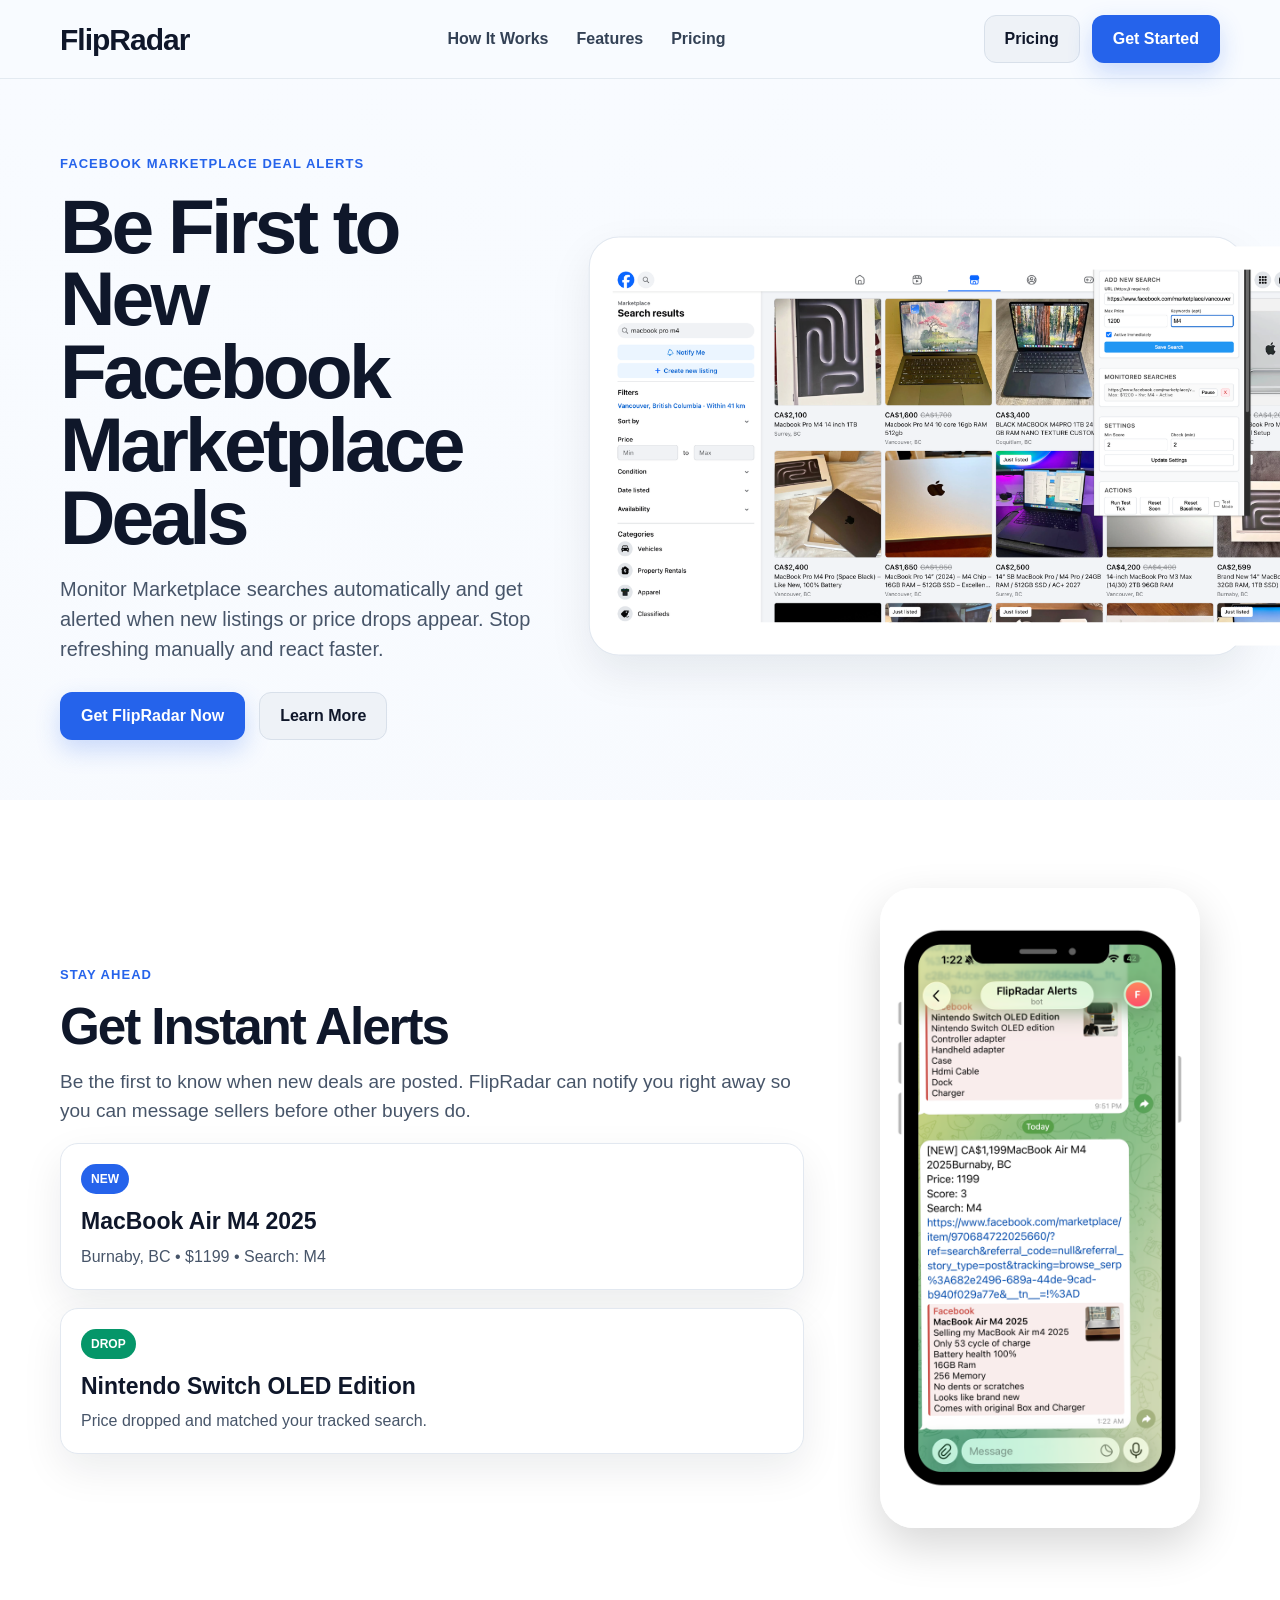
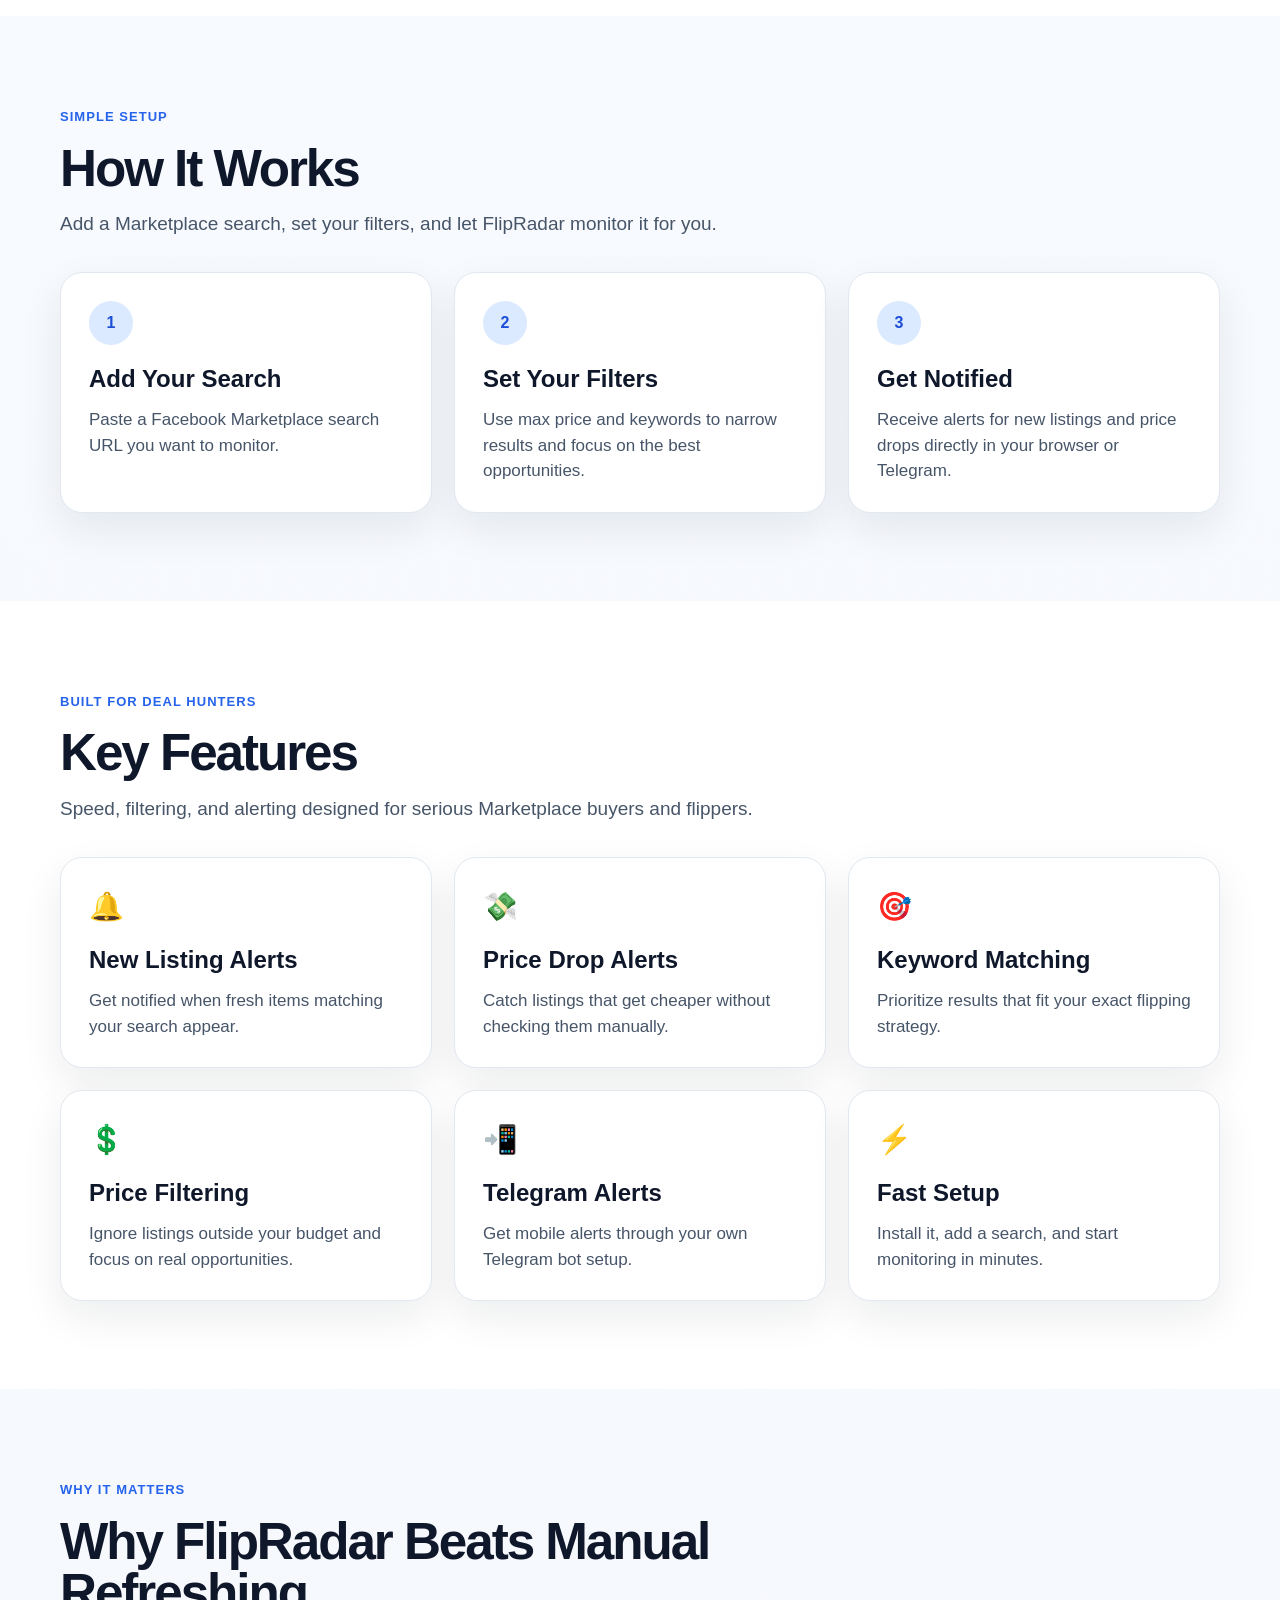
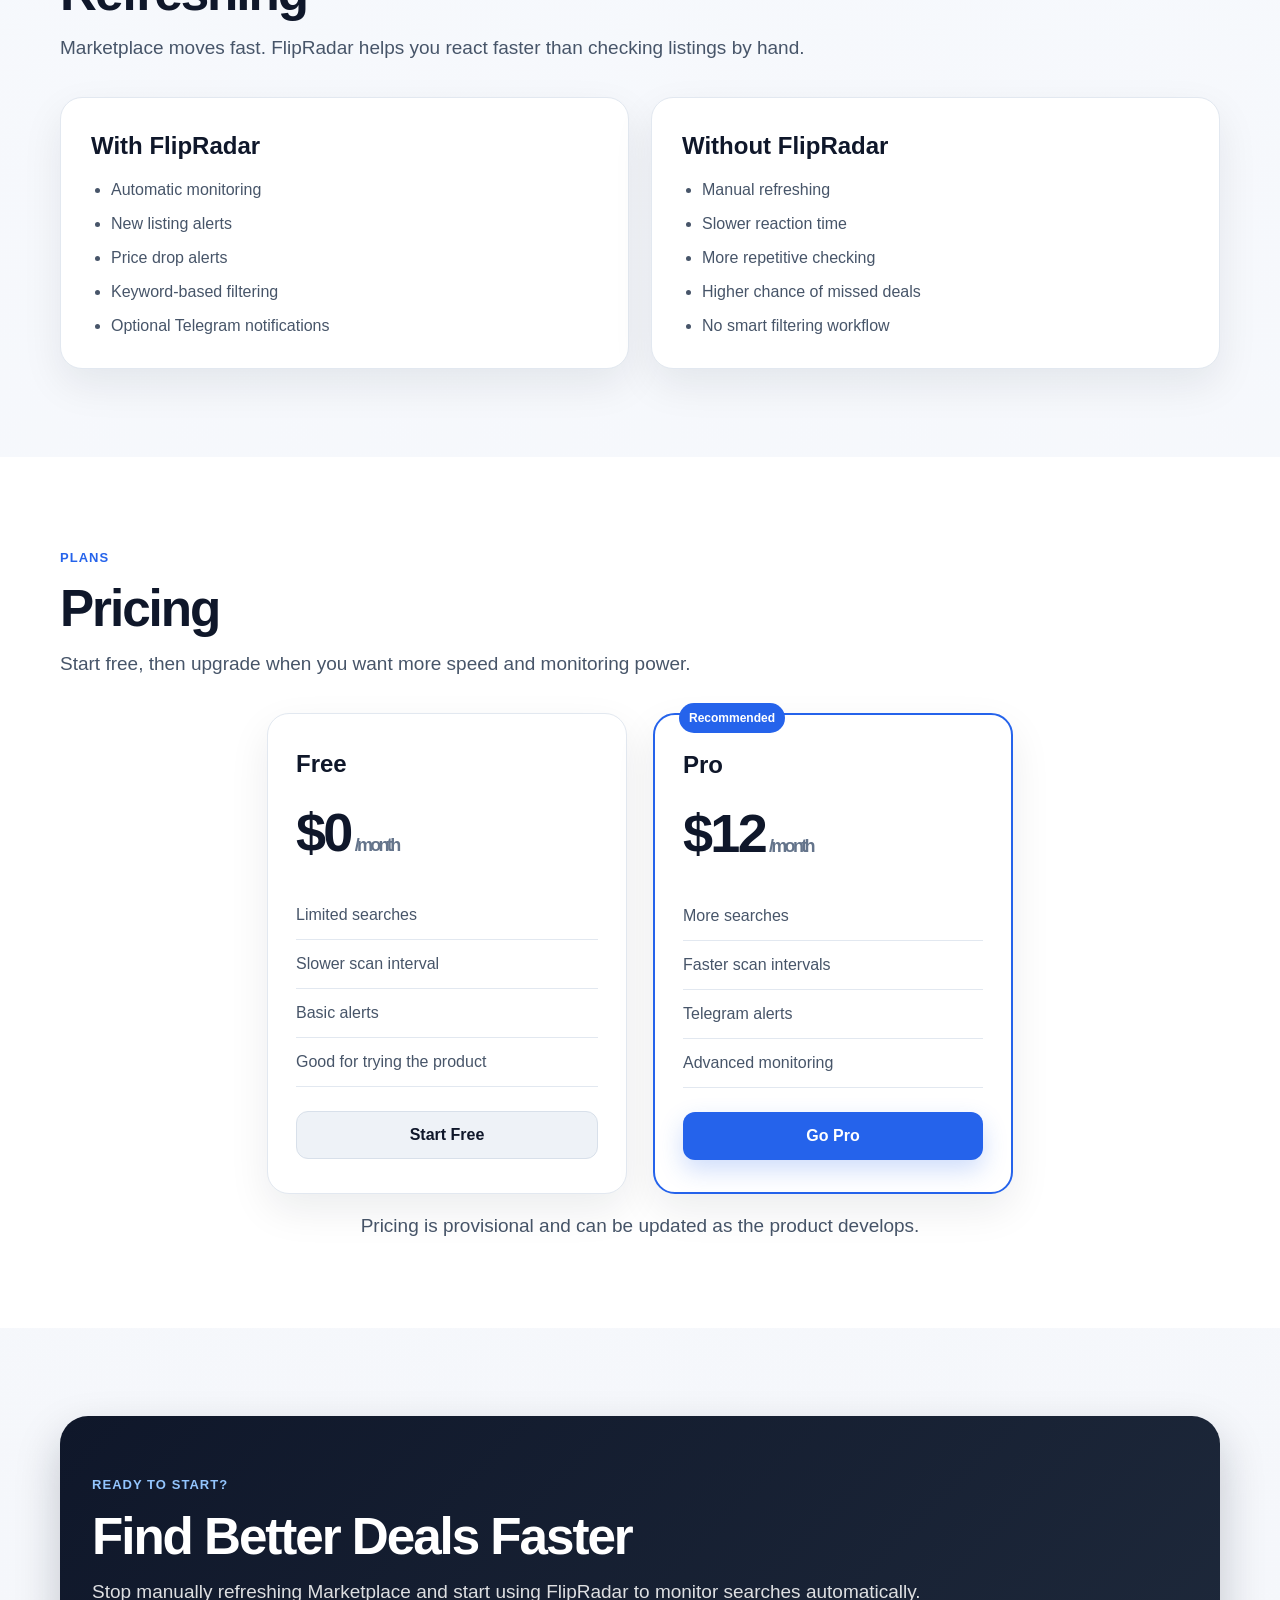
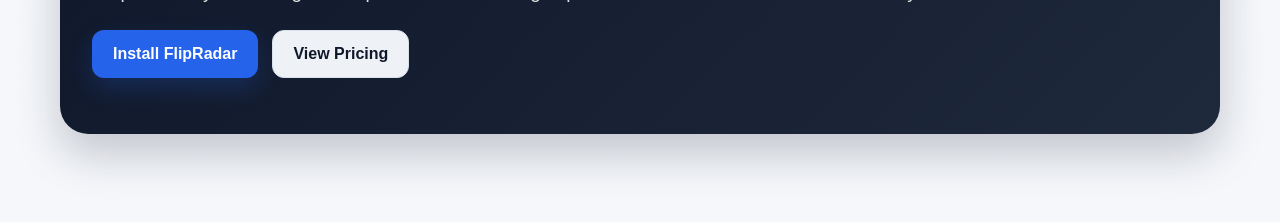
==== docs/index.html @ 0dd04637 "Add landing page in docs folder" ====
<!DOCTYPE html>
<html lang="en">
<head>
  <meta charset="UTF-8" />
  <meta name="viewport" content="width=device-width, initial-scale=1.0" />
  <title>FlipRadar - Find Facebook Marketplace Deals Faster</title>
  <link rel="stylesheet" href="styles.css" />
</head>
<body>
  <header class="site-header">
    <div class="container nav-row">
      <div class="brand">FlipRadar</div>

      <nav class="nav">
        <a href="#how-it-works">How It Works</a>
        <a href="#features">Features</a>
        <a href="#pricing">Pricing</a>
      </nav>

      <div class="nav-actions">
        <a class="btn btn-secondary" href="#pricing">Pricing</a>
        <a class="btn btn-primary" href="#cta">Get Started</a>
      </div>
    </div>
  </header>

  <main>
    <section class="hero">
      <div class="container hero-grid">
        <div class="hero-copy">
          <div class="eyebrow">Facebook Marketplace deal alerts</div>
          <h1>Be First to New Facebook Marketplace Deals</h1>
          <p class="hero-text">
            Monitor Marketplace searches automatically and get alerted when new listings
            or price drops appear. Stop refreshing manually and react faster.
          </p>

          <div class="button-row">
            <a class="btn btn-primary" href="https://buy.stripe.com/test_6oUfZj9fV5yQccvfVpd7q00" target="_blank" rel="noopener noreferrer">Get FlipRadar Now</a>
            <a class="btn btn-secondary" href="#features">Learn More</a>
          </div>
        </div>

        <div class="hero-visual-card">
          <img src="marketplace.png" alt="FlipRadar scanning Facebook Marketplace" class="hero-image" />
        </div>
      </div>
    </section>

    <section class="section section-white">
      <div class="container alerts-grid">
        <div class="alerts-copy">
          <div class="eyebrow">Stay ahead</div>
          <h2>Get Instant Alerts</h2>
          <p>
            Be the first to know when new deals are posted. FlipRadar can notify you
            right away so you can message sellers before other buyers do.
          </p>

          <div class="alert-card">
            <span class="pill">NEW</span>
            <h3>MacBook Air M4 2025</h3>
            <p>Burnaby, BC • $1199 • Search: M4</p>
          </div>

          <div class="alert-card">
            <span class="pill pill-green">DROP</span>
            <h3>Nintendo Switch OLED Edition</h3>
            <p>Price dropped and matched your tracked search.</p>
          </div>
        </div>

        <div class="phone-wrap">
          <img src="telegram.png" alt="FlipRadar alert on phone" class="phone-image" />
        </div>
      </div>
    </section>

    <section id="how-it-works" class="section">
      <div class="container">
        <div class="section-head">
          <div class="eyebrow">Simple setup</div>
          <h2>How It Works</h2>
          <p>
            Add a Marketplace search, set your filters, and let FlipRadar monitor it for you.
          </p>
        </div>

        <div class="three-grid">
          <div class="info-card">
            <div class="number-badge">1</div>
            <h3>Add Your Search</h3>
            <p>Paste a Facebook Marketplace search URL you want to monitor.</p>
          </div>

          <div class="info-card">
            <div class="number-badge">2</div>
            <h3>Set Your Filters</h3>
            <p>Use max price and keywords to narrow results and focus on the best opportunities.</p>
          </div>

          <div class="info-card">
            <div class="number-badge">3</div>
            <h3>Get Notified</h3>
            <p>Receive alerts for new listings and price drops directly in your browser or Telegram.</p>
          </div>
        </div>
      </div>
    </section>

    <section id="features" class="section section-white">
      <div class="container">
        <div class="section-head">
          <div class="eyebrow">Built for deal hunters</div>
          <h2>Key Features</h2>
          <p>
            Speed, filtering, and alerting designed for serious Marketplace buyers and flippers.
          </p>
        </div>

        <div class="feature-grid">
          <div class="info-card">
            <div class="icon">🔔</div>
            <h3>New Listing Alerts</h3>
            <p>Get notified when fresh items matching your search appear.</p>
          </div>

          <div class="info-card">
            <div class="icon">💸</div>
            <h3>Price Drop Alerts</h3>
            <p>Catch listings that get cheaper without checking them manually.</p>
          </div>

          <div class="info-card">
            <div class="icon">🎯</div>
            <h3>Keyword Matching</h3>
            <p>Prioritize results that fit your exact flipping strategy.</p>
          </div>

          <div class="info-card">
            <div class="icon">💲</div>
            <h3>Price Filtering</h3>
            <p>Ignore listings outside your budget and focus on real opportunities.</p>
          </div>

          <div class="info-card">
            <div class="icon">📲</div>
            <h3>Telegram Alerts</h3>
            <p>Get mobile alerts through your own Telegram bot setup.</p>
          </div>

          <div class="info-card">
            <div class="icon">⚡</div>
            <h3>Fast Setup</h3>
            <p>Install it, add a search, and start monitoring in minutes.</p>
          </div>
        </div>
      </div>
    </section>

    <section class="section">
      <div class="container">
        <div class="section-head">
          <div class="eyebrow">Why it matters</div>
          <h2>Why FlipRadar Beats Manual Refreshing</h2>
          <p>
            Marketplace moves fast. FlipRadar helps you react faster than checking listings by hand.
          </p>
        </div>

        <div class="two-grid">
          <div class="compare-card">
            <h3>With FlipRadar</h3>
            <ul>
              <li>Automatic monitoring</li>
              <li>New listing alerts</li>
              <li>Price drop alerts</li>
              <li>Keyword-based filtering</li>
              <li>Optional Telegram notifications</li>
            </ul>
          </div>

          <div class="compare-card">
            <h3>Without FlipRadar</h3>
            <ul>
              <li>Manual refreshing</li>
              <li>Slower reaction time</li>
              <li>More repetitive checking</li>
              <li>Higher chance of missed deals</li>
              <li>No smart filtering workflow</li>
            </ul>
          </div>
        </div>
      </div>
    </section>

    <section id="pricing" class="section section-white">
      <div class="container">
        <div class="section-head">
          <div class="eyebrow">Plans</div>
          <h2>Pricing</h2>
          <p>Start free, then upgrade when you want more speed and monitoring power.</p>
        </div>

        <div class="pricing-grid">
          <div class="pricing-card">
            <div class="plan-name">Free</div>
            <div class="price">$0<span>/month</span></div>
            <ul>
              <li>Limited searches</li>
              <li>Slower scan interval</li>
              <li>Basic alerts</li>
              <li>Good for trying the product</li>
            </ul>
            <a class="btn btn-secondary btn-block" href="#cta">Start Free</a>
          </div>

          <div class="pricing-card featured">
            <div class="featured-badge">Recommended</div>
            <div class="plan-name">Pro</div>
            <div class="price">$12<span>/month</span></div>
            <ul>
              <li>More searches</li>
              <li>Faster scan intervals</li>
              <li>Telegram alerts</li>
              <li>Advanced monitoring</li>
            </ul>
            <a class="btn btn-primary btn-block" href="https://buy.stripe.com/test_6oUfZj9fV5yQccvfVpd7q00" target="_blank" rel="noopener noreferrer">Go Pro</a>
          </div>
        </div>

        <p class="small-note">Pricing is provisional and can be updated as the product develops.</p>
      </div>
    </section>

    <section id="cta" class="section">
      <div class="container">
        <div class="cta-box">
          <div class="eyebrow eyebrow-light">Ready to start?</div>
          <h2>Find Better Deals Faster</h2>
          <p>
            Stop manually refreshing Marketplace and start using FlipRadar to monitor searches automatically.
          </p>

          <div class="button-row center-buttons">
            <a class="btn btn-primary" href="https://buy.stripe.com/test_6oUfZj9fV5yQccvfVpd7q00" target="_blank" rel="noopener noreferrer">Install FlipRadar</a>
            <a class="btn btn-secondary" href="#pricing">View Pricing</a>
          </div>
        </div>
      </div>
    </section>
  </main>
</body>
</html>
---- docs/styles.css ----
* {
  box-sizing: border-box;
}

:root {
  --bg: #f5f7fb;
  --surface: #ffffff;
  --text: #0f172a;
  --muted: #475569;
  --border: #e2e8f0;
  --primary: #2563eb;
  --primary-dark: #1d4ed8;
  --green: #059669;
  --shadow: 0 16px 40px rgba(15, 23, 42, 0.08);
  --radius: 22px;
  --max: 1160px;
}

html {
  scroll-behavior: smooth;
}

body {
  margin: 0;
  font-family: -apple-system, BlinkMacSystemFont, "Segoe UI", Inter, Roboto, Helvetica, Arial, sans-serif;
  background: linear-gradient(to bottom, #f8fbff 0%, #f5f7fb 100%);
  color: var(--text);
  line-height: 1.5;
}

img {
  max-width: 100%;
  display: block;
}

a {
  text-decoration: none;
  color: inherit;
}

.container {
  width: min(var(--max), calc(100% - 40px));
  margin: 0 auto;
}

.site-header {
  position: sticky;
  top: 0;
  z-index: 50;
  background: rgba(248, 251, 255, 0.92);
  backdrop-filter: blur(10px);
  border-bottom: 1px solid rgba(226, 232, 240, 0.9);
}

.nav-row {
  min-height: 78px;
  display: flex;
  align-items: center;
  justify-content: space-between;
  gap: 20px;
}

.brand {
  font-size: 30px;
  font-weight: 800;
  letter-spacing: -1px;
}

.nav {
  display: flex;
  gap: 28px;
}

.nav a {
  color: #334155;
  font-weight: 600;
}

.nav a:hover {
  color: var(--text);
}

.nav-actions {
  display: flex;
  gap: 12px;
}

.btn {
  display: inline-flex;
  align-items: center;
  justify-content: center;
  min-height: 48px;
  padding: 0 20px;
  border-radius: 12px;
  font-weight: 700;
  transition: 0.2s ease;
  border: 1px solid transparent;
}

.btn:hover {
  transform: translateY(-1px);
}

.btn-primary {
  background: var(--primary);
  color: white;
  box-shadow: 0 10px 24px rgba(37, 99, 235, 0.22);
}

.btn-primary:hover {
  background: var(--primary-dark);
}

.btn-secondary {
  background: #eef2f7;
  color: var(--text);
  border-color: #d8e0ea;
}

.btn-secondary:hover {
  background: #e2e8f0;
}

.btn-block {
  width: 100%;
}

.hero {
  padding: 72px 0 60px;
}

.hero-grid {
  display: grid;
  grid-template-columns: 1fr 1.2fr; /* give more space to image */
  gap: 48px;
  align-items: center;
}

.eyebrow {
  display: inline-block;
  margin-bottom: 16px;
  font-size: 13px;
  font-weight: 800;
  letter-spacing: 0.08em;
  text-transform: uppercase;
  color: var(--primary);
}

.eyebrow-light {
  color: #93c5fd;
}

.hero h1 {
  margin: 0 0 20px;
  font-size: clamp(3rem, 6vw, 5.3rem);
  line-height: 0.95;
  letter-spacing: -0.05em;
  max-width: 11ch;
}

.hero-text {
  margin: 0 0 28px;
  max-width: 620px;
  font-size: 20px;
  color: var(--muted);
}

.button-row {
  display: flex;
  gap: 14px;
  flex-wrap: wrap;
}

.hero-visual-card {
  background: var(--surface);
  border: 1px solid var(--border);
  border-radius: 28px;
  padding: 8px; /* less padding = bigger image */
  box-shadow: var(--shadow);
  transform: scale(1.08); /* makes it slightly bigger */
}

.hero-image {
  width: 115%;        /* makes image overflow container */
  max-width: none;    /* remove cap */
  border-radius: 18px;
}

.section {
  padding: 88px 0;
}

.section-white {
  background: white;
}

.alerts-grid {
  display: grid;
  grid-template-columns: 1fr 360px;
  gap: 56px;
  align-items: center;
}

.alerts-copy h2,
.section-head h2,
.cta-box h2 {
  margin: 0 0 16px;
  font-size: clamp(2.2rem, 4vw, 3.5rem);
  line-height: 1;
  letter-spacing: -0.04em;
}

.alerts-copy > p,
.section-head p,
.cta-box p,
.small-note {
  margin: 0;
  font-size: 19px;
  color: var(--muted);
}

.alert-card {
  margin-top: 18px;
  background: var(--surface);
  border: 1px solid var(--border);
  border-radius: 18px;
  padding: 20px;
  box-shadow: var(--shadow);
}

.alert-card h3 {
  margin: 10px 0 6px;
  font-size: 23px;
}

.alert-card p {
  margin: 0;
  color: var(--muted);
}

.pill {
  display: inline-block;
  font-size: 12px;
  font-weight: 800;
  padding: 6px 10px;
  border-radius: 999px;
  background: var(--primary);
  color: white;
}

.pill-green {
  background: var(--green);
}

.phone-wrap {
  display: flex;
  justify-content: center;
}

.phone-image {
  width: 100%;
  max-width: 320px;
  border-radius: 34px;
  box-shadow: 0 18px 45px rgba(0, 0, 0, 0.16);
}

.section-head {
  max-width: 800px;
  margin-bottom: 34px;
}

.three-grid,
.feature-grid {
  display: grid;
  grid-template-columns: repeat(3, 1fr);
  gap: 22px;
}

.info-card,
.compare-card,
.pricing-card {
  background: var(--surface);
  border: 1px solid var(--border);
  border-radius: var(--radius);
  box-shadow: var(--shadow);
}

.info-card {
  padding: 28px;
}

.info-card h3 {
  margin: 0 0 10px;
  font-size: 24px;
}

.info-card p {
  margin: 0;
  color: var(--muted);
  font-size: 17px;
}

.number-badge {
  width: 44px;
  height: 44px;
  border-radius: 999px;
  display: flex;
  align-items: center;
  justify-content: center;
  background: #dbeafe;
  color: var(--primary-dark);
  font-weight: 800;
  margin-bottom: 16px;
}

.icon {
  font-size: 28px;
  margin-bottom: 14px;
}

.two-grid {
  display: grid;
  grid-template-columns: repeat(2, 1fr);
  gap: 22px;
}

.compare-card {
  padding: 30px;
}

.compare-card h3 {
  margin: 0 0 14px;
  font-size: 24px;
}

.compare-card ul {
  margin: 0;
  padding-left: 20px;
  color: var(--muted);
}

.compare-card li + li {
  margin-top: 10px;
}

.pricing-grid {
  display: grid;
  grid-template-columns: repeat(2, minmax(280px, 360px));
  justify-content: center;
  gap: 26px;
}

.pricing-card {
  position: relative;
  padding: 32px 28px;
}

.plan-name {
  font-size: 24px;
  font-weight: 800;
  margin-bottom: 10px;
}

.price {
  font-size: 54px;
  font-weight: 800;
  letter-spacing: -0.05em;
  margin-bottom: 18px;
}

.price span {
  font-size: 18px;
  color: #64748b;
  font-weight: 600;
  margin-left: 4px;
}

.pricing-card ul {
  list-style: none;
  padding: 0;
  margin: 0 0 24px;
}

.pricing-card li {
  padding: 12px 0;
  border-bottom: 1px solid var(--border);
  color: var(--muted);
}

.featured {
  border: 2px solid var(--primary);
}

.featured-badge {
  position: absolute;
  top: -12px;
  left: 24px;
  background: var(--primary);
  color: white;
  font-size: 12px;
  font-weight: 800;
  padding: 6px 10px;
  border-radius: 999px;
}

.small-note {
  text-align: center;
  margin-top: 18px;
}

.cta-box {
  background: linear-gradient(135deg, #0f172a 0%, #1e293b 100%);
  color: white;
  border-radius: 28px;
  padding: 56px 32px;
  box-shadow: 0 20px 45px rgba(15, 23, 42, 0.22);
}

.cta-box p {
  margin-bottom: 24px;
  color: rgba(255, 255, 255, 0.86);
}

.center-buttons {
  justify-content: flex-start;
}

@media (max-width: 980px) {
  .hero-grid,
  .alerts-grid,
  .three-grid,
  .feature-grid,
  .two-grid,
  .pricing-grid {
    grid-template-columns: 1fr;
  }

  .nav {
    display: none;
  }

  .hero h1 {
    max-width: none;
  }

  .phone-wrap {
    justify-content: flex-start;
  }
}

@media (max-width: 640px) {
  .container {
    width: min(100%, calc(100% - 24px));
  }

  .hero {
    padding-top: 48px;
  }

  .nav-actions,
  .button-row,
  .center-buttons {
    flex-direction: column;
    align-items: stretch;
  }

  .brand {
    font-size: 24px;
  }

  .phone-wrap {
    justify-content: center;
  }
}
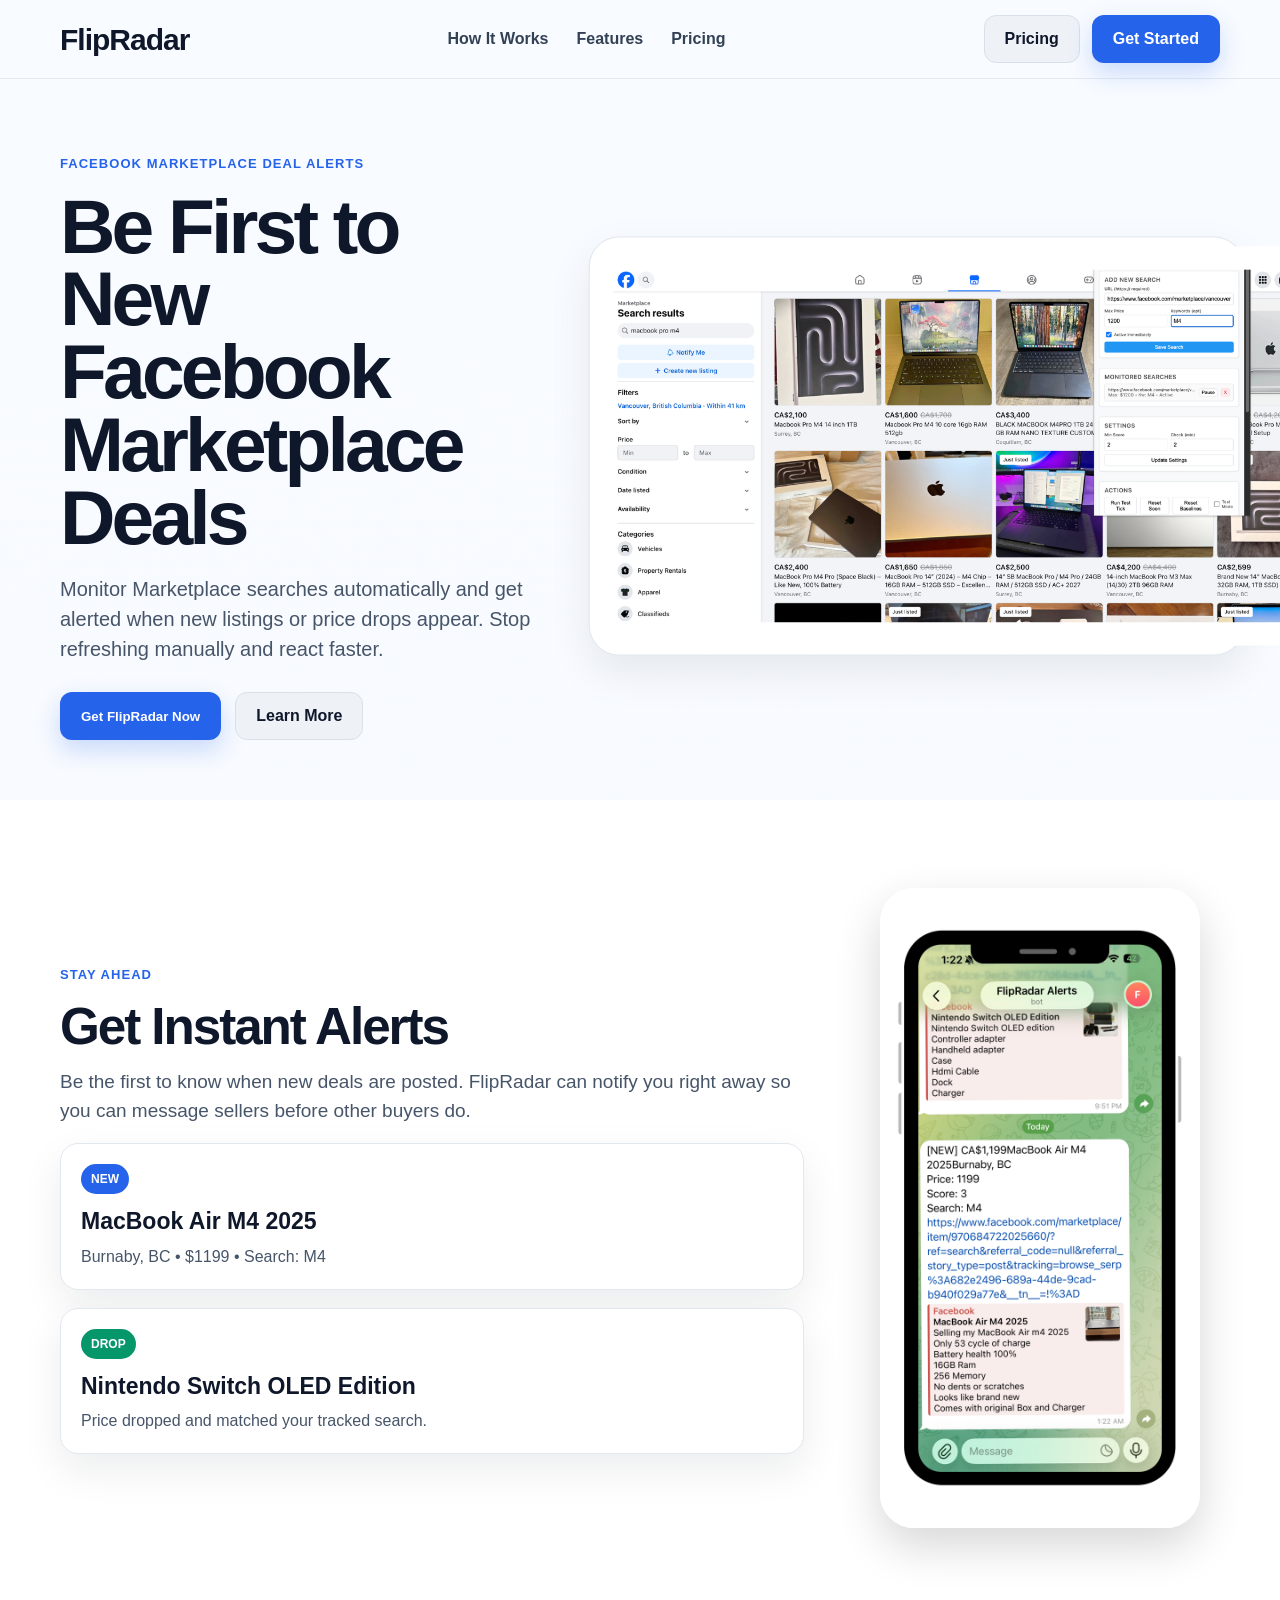
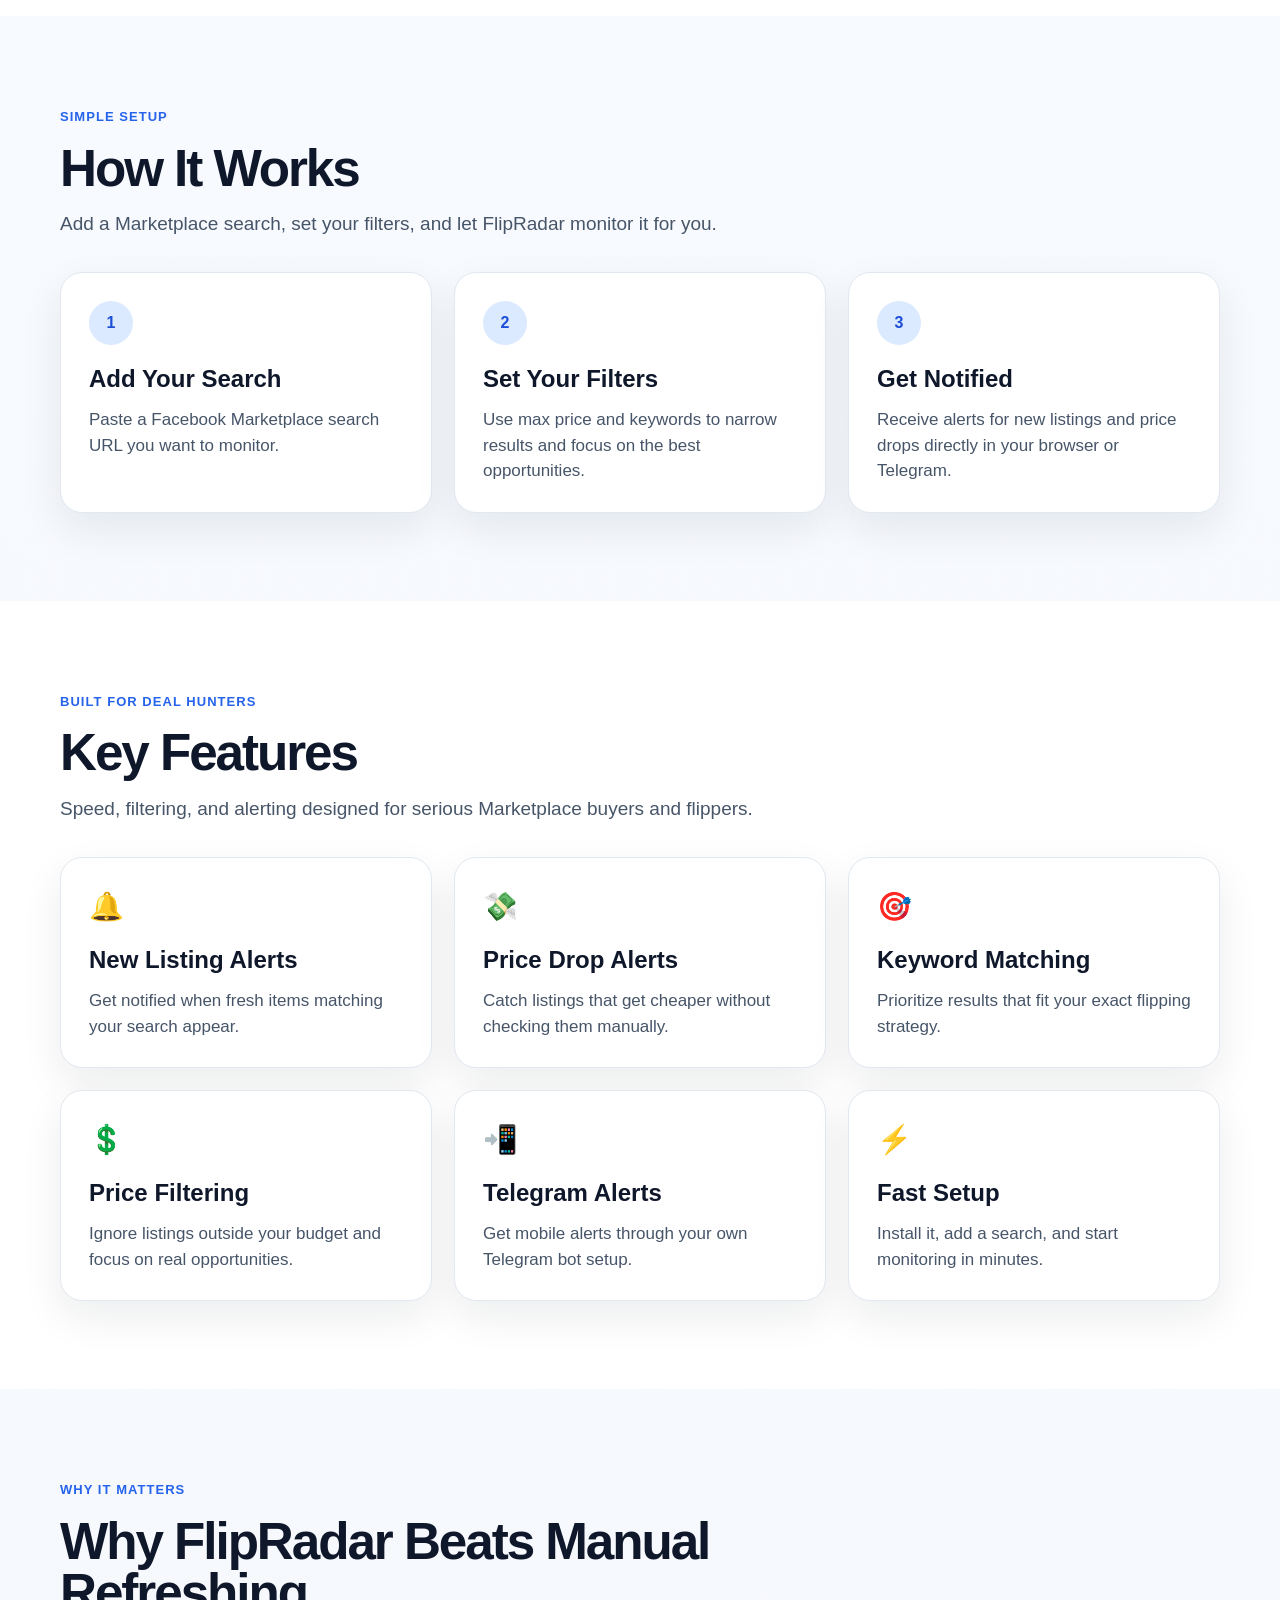
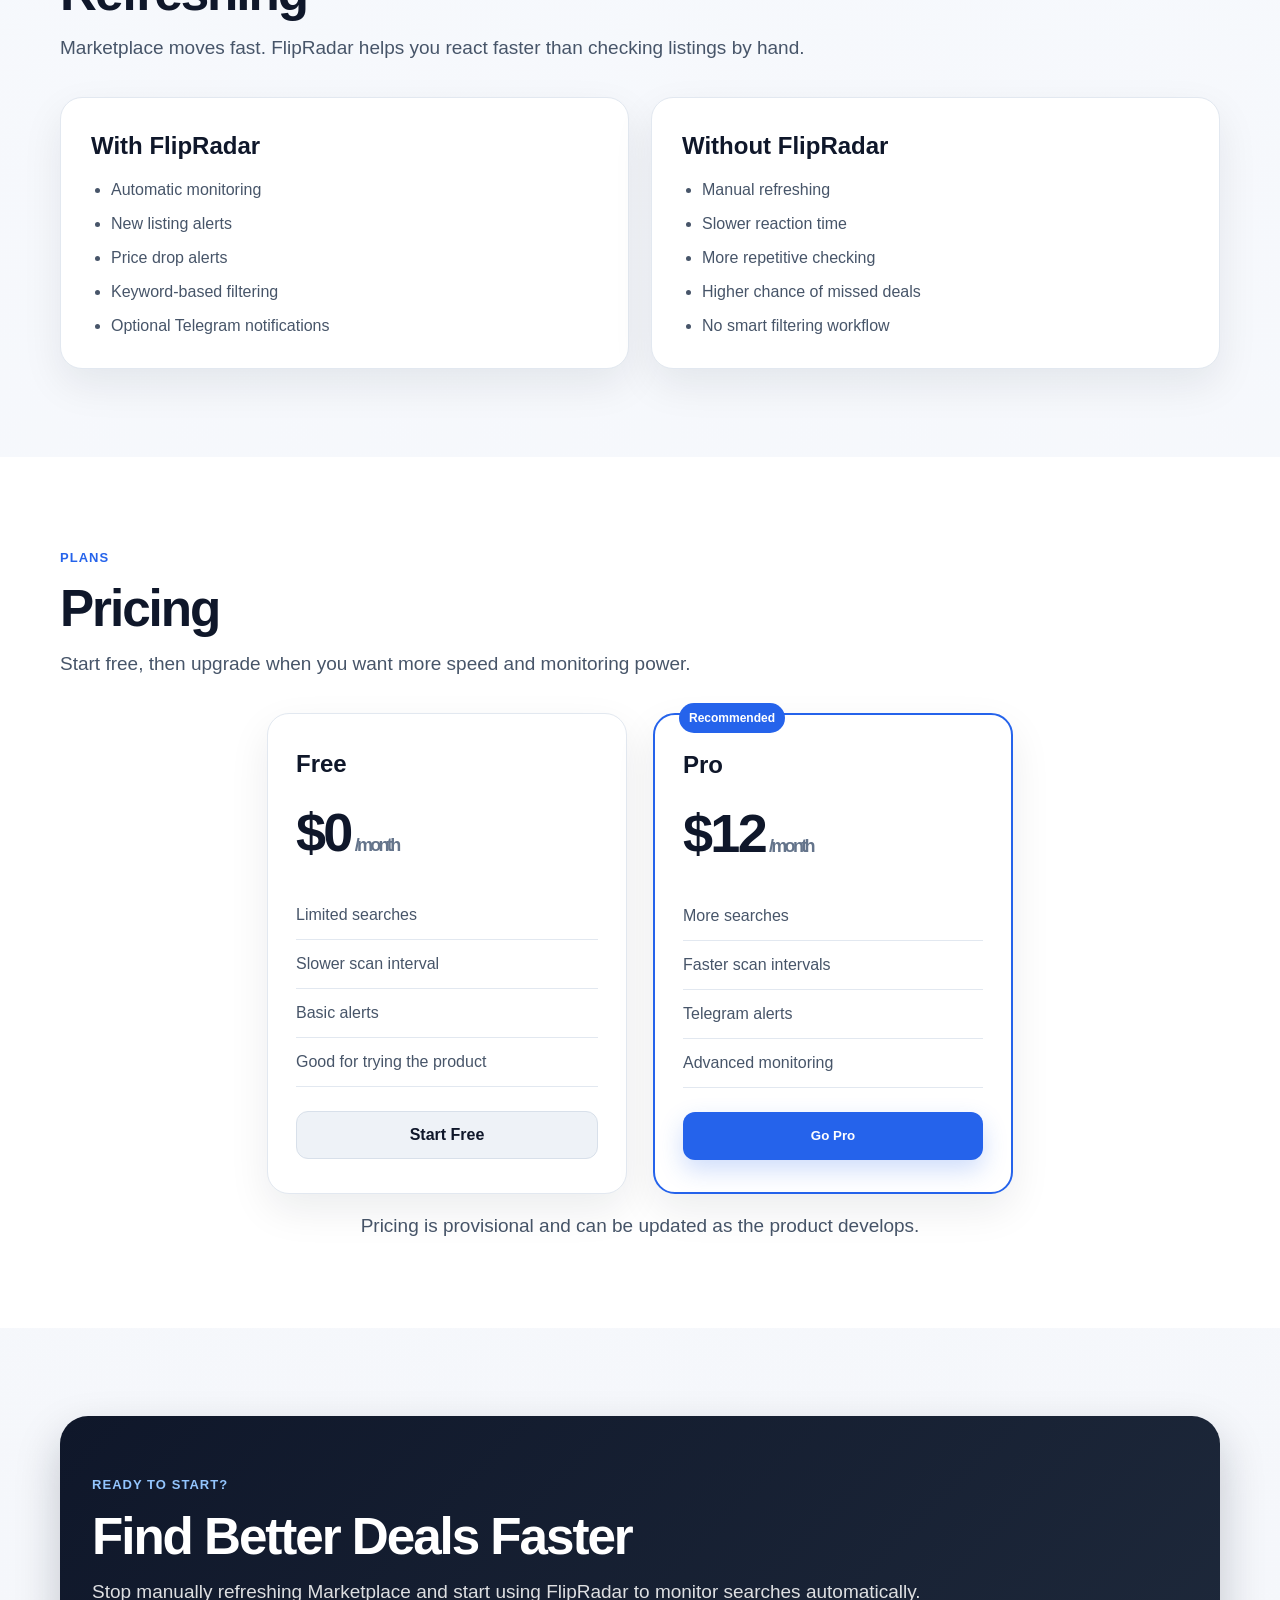
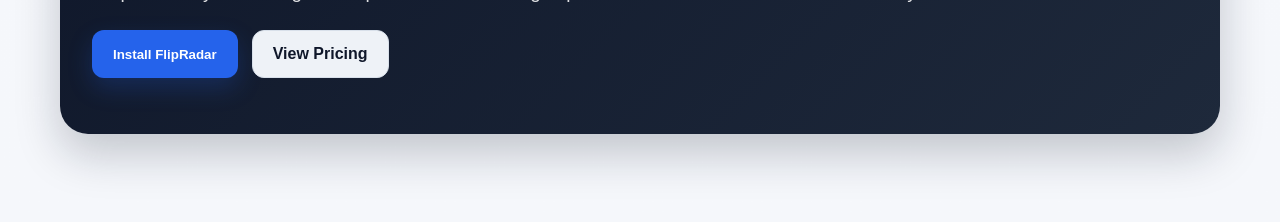
==== commit 4efaa447: "Add landing page with checkout" ====
--- a/docs/index.html
+++ b/docs/index.html
@@ -36,7 +36,9 @@
           </p>
 
           <div class="button-row">
-            <a class="btn btn-primary" href="https://buy.stripe.com/test_6oUfZj9fV5yQccvfVpd7q00" target="_blank" rel="noopener noreferrer">Get FlipRadar Now</a>
+            <button id="goProBtn" class="btn btn-primary">
+              Get FlipRadar Now
+            </button>
             <a class="btn btn-secondary" href="#features">Learn More</a>
           </div>
         </div>
@@ -225,7 +227,7 @@
               <li>Telegram alerts</li>
               <li>Advanced monitoring</li>
             </ul>
-            <a class="btn btn-primary btn-block" href="https://buy.stripe.com/test_6oUfZj9fV5yQccvfVpd7q00" target="_blank" rel="noopener noreferrer">Go Pro</a>
+            <button id="goProBtnPricing" class="btn btn-primary btn-block">Go Pro</button>
           </div>
         </div>
 
@@ -243,12 +245,57 @@
           </p>
 
           <div class="button-row center-buttons">
-            <a class="btn btn-primary" href="https://buy.stripe.com/test_6oUfZj9fV5yQccvfVpd7q00" target="_blank" rel="noopener noreferrer">Install FlipRadar</a>
+            <button id="goProBtnCta" class="btn btn-primary">Install FlipRadar</button>
             <a class="btn btn-secondary" href="#pricing">View Pricing</a>
           </div>
         </div>
       </div>
     </section>
   </main>
+
+  <script>
+    const FUNCTION_URL = "https://dyznxulsbhkhougueusp.supabase.co/functions/v1/create-checkout-session";
+
+    function getUserIdFromUrl() {
+      const params = new URLSearchParams(window.location.search);
+      return params.get("user_id");
+    }
+
+    async function startCheckout() {
+      const user_id = getUserIdFromUrl();
+
+      if (!user_id) {
+        alert("Missing user ID. Please open from extension.");
+        return;
+      }
+
+      try {
+        const res = await fetch(FUNCTION_URL, {
+          method: "POST",
+          headers: {
+            "Content-Type": "application/json",
+          },
+          body: JSON.stringify({ user_id }),
+        });
+
+        const data = await res.json();
+
+        if (data.url) {
+          window.location.href = data.url;
+        } else {
+          alert("Error starting checkout");
+          console.error(data);
+        }
+      } catch (err) {
+        alert("Checkout failed");
+        console.error(err);
+      }
+    }
+
+    document.getElementById("goProBtn").addEventListener("click", startCheckout);
+    document.getElementById("goProBtnPricing").addEventListener("click", startCheckout);
+    document.getElementById("goProBtnCta").addEventListener("click", startCheckout);
+  </script>
+
 </body>
 </html>
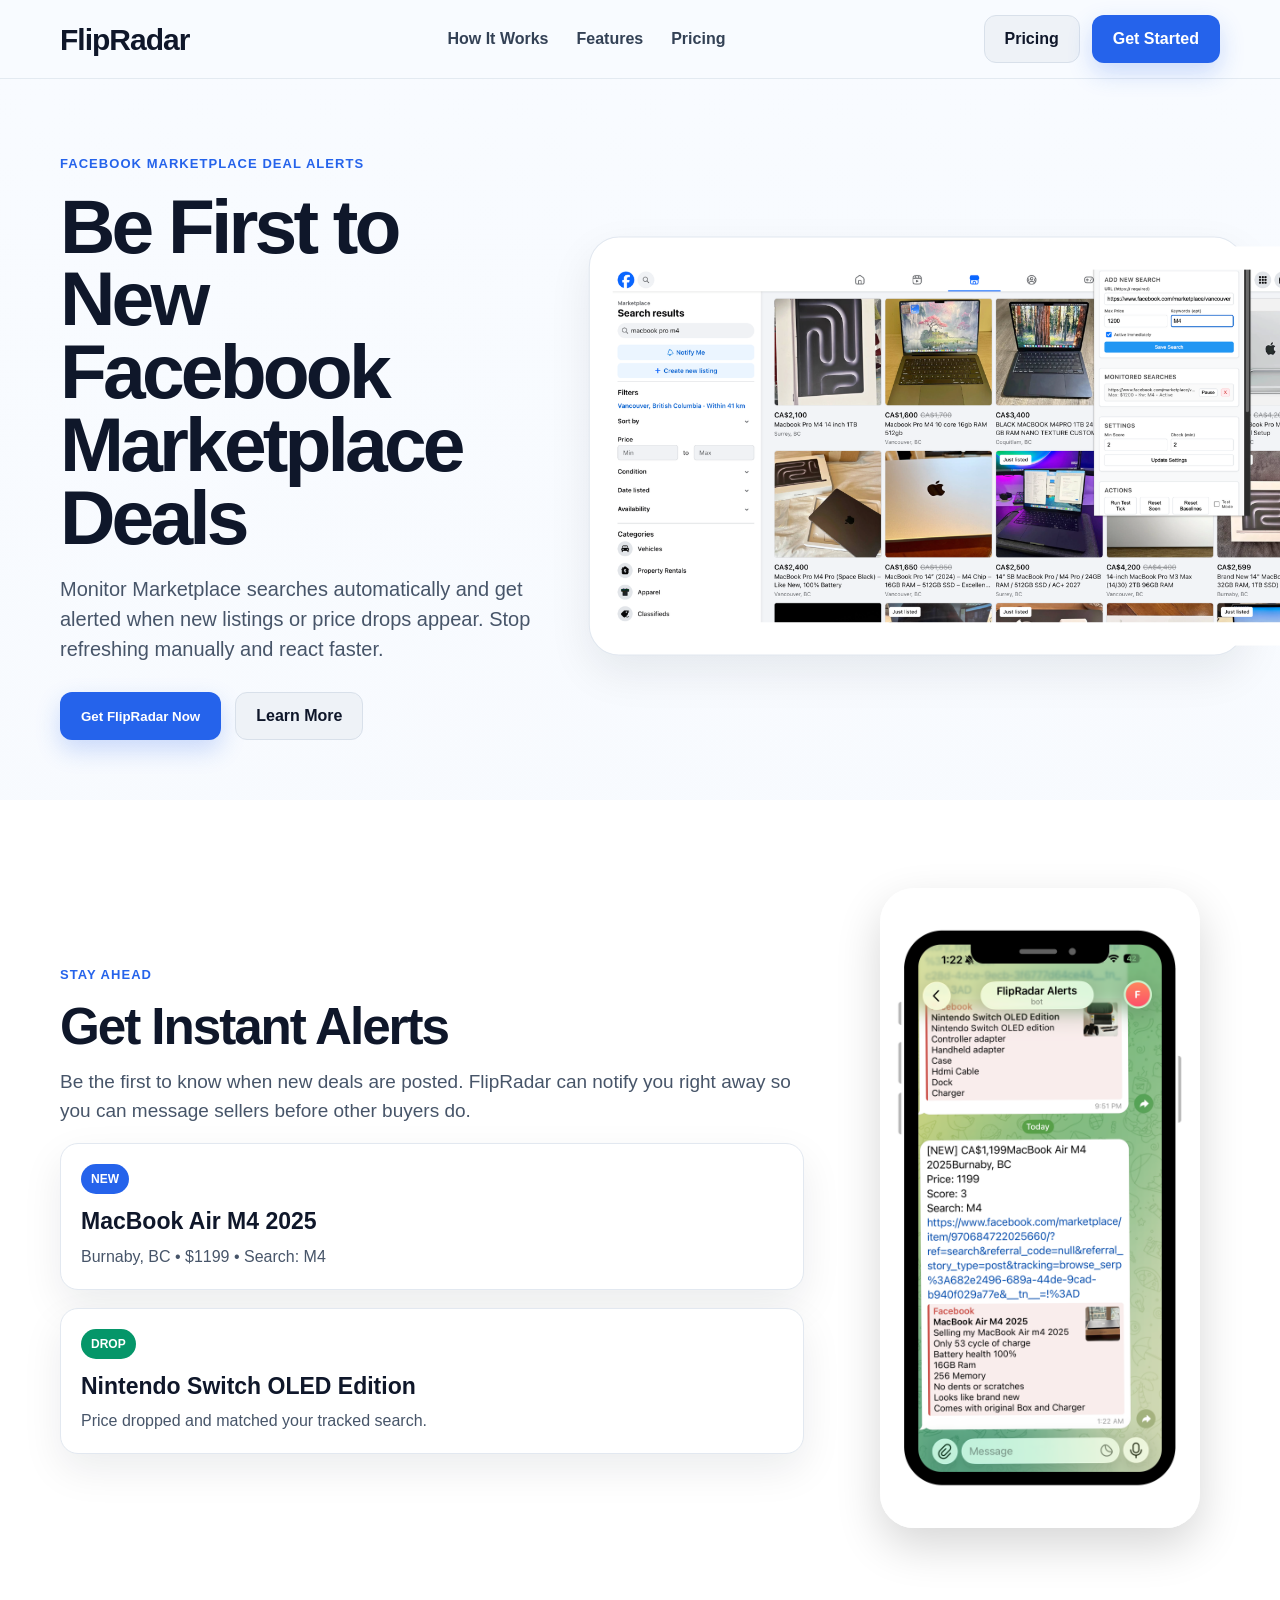
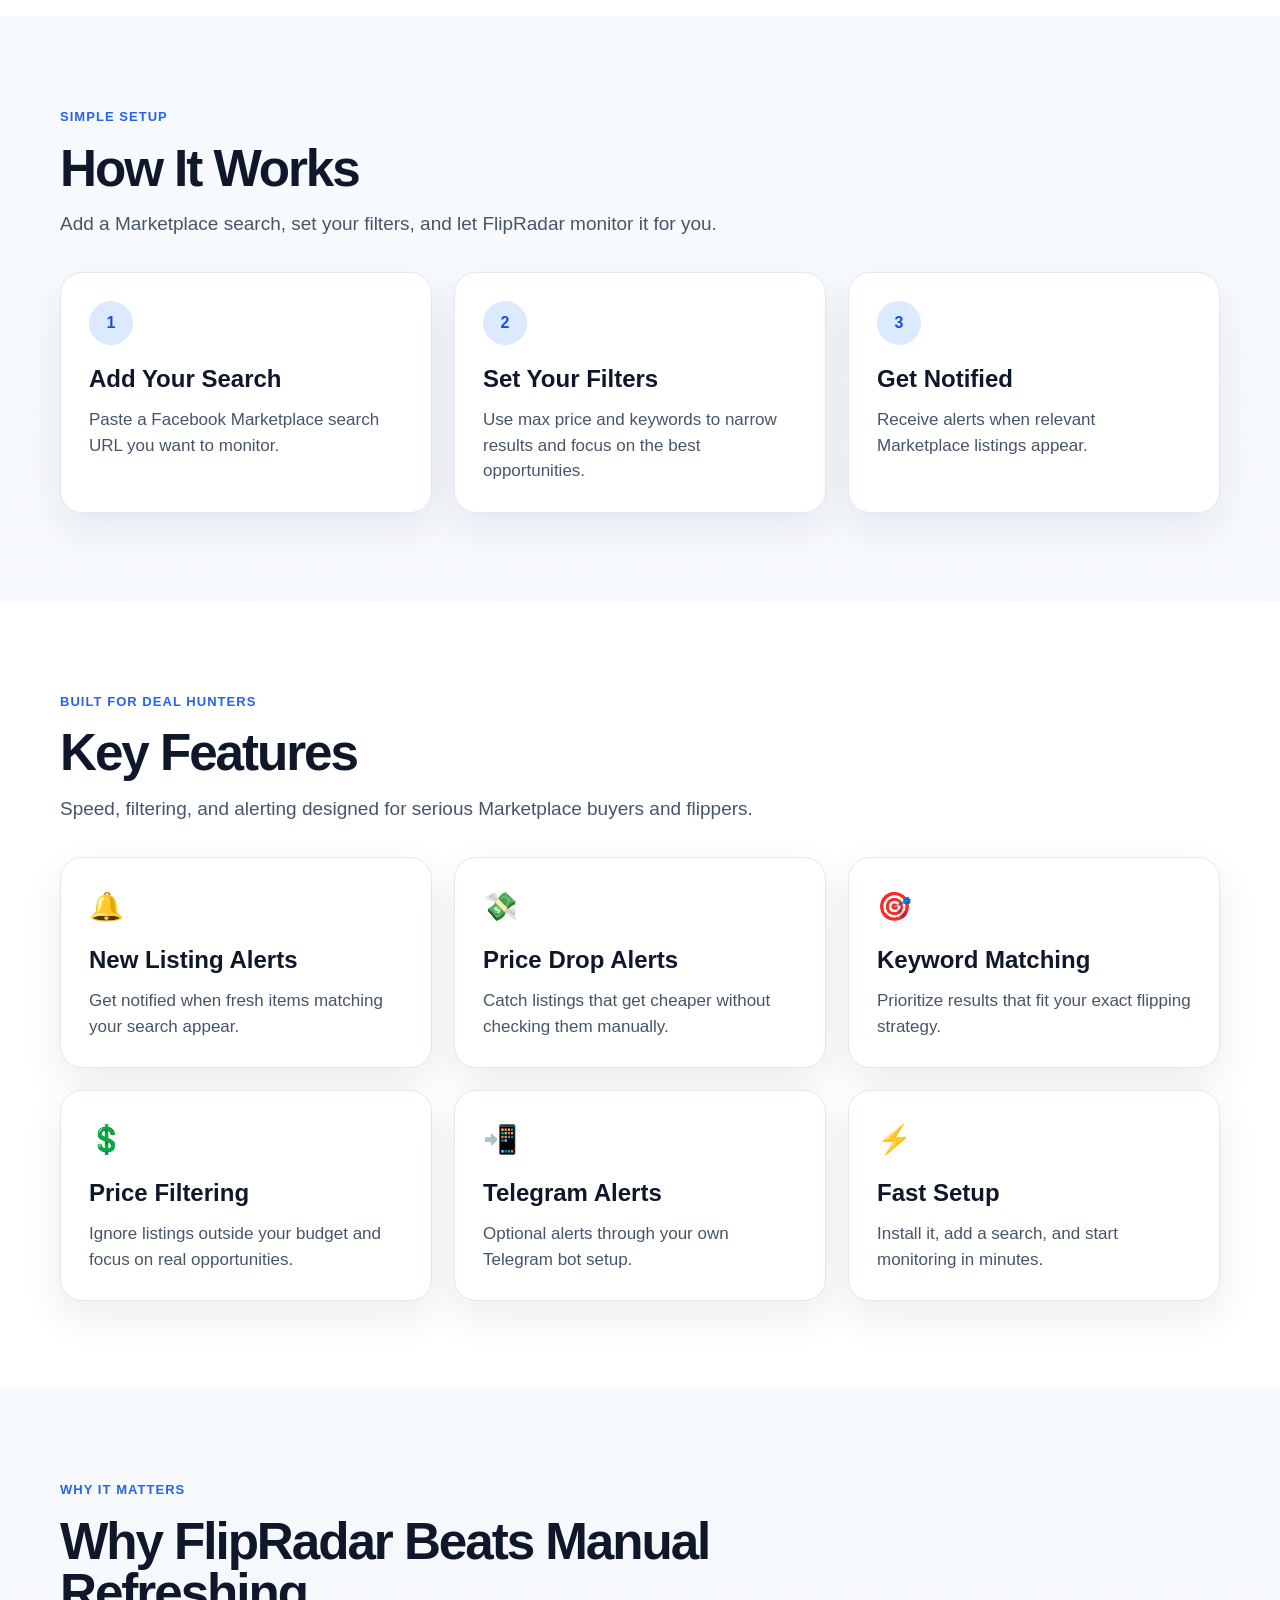
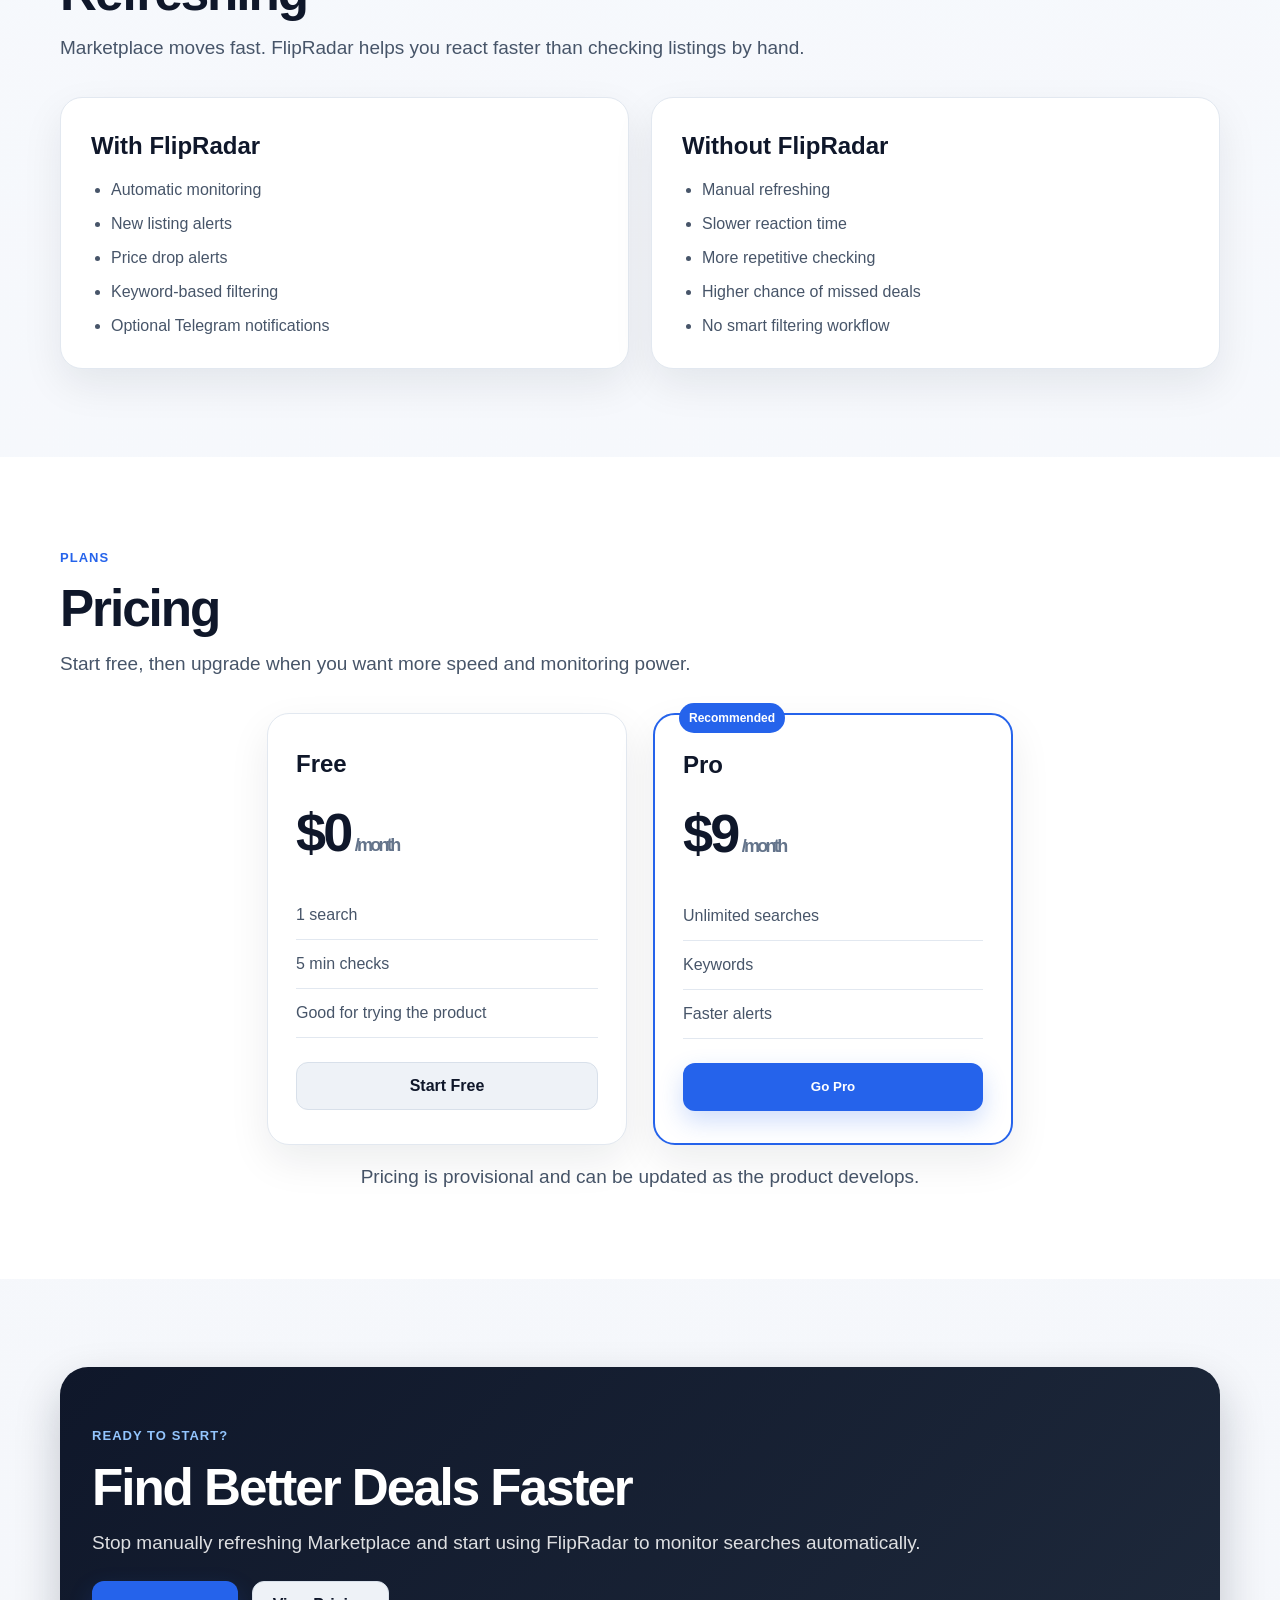
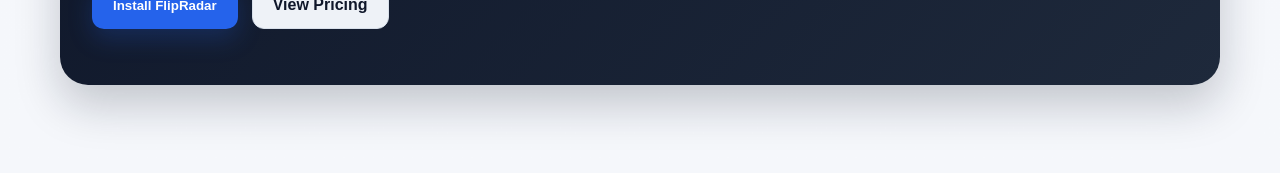
==== commit 47051f80: "Update landing page pricing and success message" ====
--- a/docs/index.html
+++ b/docs/index.html
@@ -36,9 +36,7 @@
           </p>
 
           <div class="button-row">
-            <button id="goProBtn" class="btn btn-primary">
-              Get FlipRadar Now
-            </button>
+            <button id="goProBtnHero" class="btn btn-primary" type="button">Get FlipRadar Now</button>
             <a class="btn btn-secondary" href="#features">Learn More</a>
           </div>
         </div>
@@ -104,7 +102,7 @@
           <div class="info-card">
             <div class="number-badge">3</div>
             <h3>Get Notified</h3>
-            <p>Receive alerts for new listings and price drops directly in your browser or Telegram.</p>
+            <p>Receive alerts when relevant Marketplace listings appear.</p>
           </div>
         </div>
       </div>
@@ -148,7 +146,7 @@
           <div class="info-card">
             <div class="icon">📲</div>
             <h3>Telegram Alerts</h3>
-            <p>Get mobile alerts through your own Telegram bot setup.</p>
+            <p>Optional alerts through your own Telegram bot setup.</p>
           </div>
 
           <div class="info-card">
@@ -209,9 +207,8 @@
             <div class="plan-name">Free</div>
             <div class="price">$0<span>/month</span></div>
             <ul>
-              <li>Limited searches</li>
-              <li>Slower scan interval</li>
-              <li>Basic alerts</li>
+              <li>1 search</li>
+              <li>5 min checks</li>
               <li>Good for trying the product</li>
             </ul>
             <a class="btn btn-secondary btn-block" href="#cta">Start Free</a>
@@ -220,14 +217,13 @@
           <div class="pricing-card featured">
             <div class="featured-badge">Recommended</div>
             <div class="plan-name">Pro</div>
-            <div class="price">$12<span>/month</span></div>
+            <div class="price">$9<span>/month</span></div>
             <ul>
-              <li>More searches</li>
-              <li>Faster scan intervals</li>
-              <li>Telegram alerts</li>
-              <li>Advanced monitoring</li>
+              <li>Unlimited searches</li>
+              <li>Keywords</li>
+              <li>Faster alerts</li>
             </ul>
-            <button id="goProBtnPricing" class="btn btn-primary btn-block">Go Pro</button>
+            <button id="goProBtnPricing" class="btn btn-primary btn-block" type="button">Go Pro</button>
           </div>
         </div>
 
@@ -245,7 +241,7 @@
           </p>
 
           <div class="button-row center-buttons">
-            <button id="goProBtnCta" class="btn btn-primary">Install FlipRadar</button>
+            <button id="goProBtnCta" class="btn btn-primary" type="button">Install FlipRadar</button>
             <a class="btn btn-secondary" href="#pricing">View Pricing</a>
           </div>
         </div>
@@ -259,6 +255,43 @@
     function getUserIdFromUrl() {
       const params = new URLSearchParams(window.location.search);
       return params.get("user_id");
+    }
+
+    function showCheckoutStatus() {
+      const params = new URLSearchParams(window.location.search);
+      const main = document.querySelector("main");
+
+      if (!main) return;
+
+      if (params.get("success") === "true") {
+        const banner = document.createElement("div");
+        banner.textContent = "✅ You are now Pro. Reopen the extension and your Pro features should unlock within a few seconds.";
+        banner.style.maxWidth = "1100px";
+        banner.style.margin = "24px auto 0";
+        banner.style.padding = "14px 18px";
+        banner.style.borderRadius = "10px";
+        banner.style.background = "#dcfce7";
+        banner.style.color = "#166534";
+        banner.style.fontWeight = "600";
+        banner.style.border = "1px solid #86efac";
+        main.prepend(banner);
+        window.scrollTo({ top: 0, behavior: "smooth" });
+      }
+
+      if (params.get("canceled") === "true") {
+        const banner = document.createElement("div");
+        banner.textContent = "Payment was canceled. You can try again anytime.";
+        banner.style.maxWidth = "1100px";
+        banner.style.margin = "24px auto 0";
+        banner.style.padding = "14px 18px";
+        banner.style.borderRadius = "10px";
+        banner.style.background = "#fef3c7";
+        banner.style.color = "#92400e";
+        banner.style.fontWeight = "600";
+        banner.style.border = "1px solid #fcd34d";
+        main.prepend(banner);
+        window.scrollTo({ top: 0, behavior: "smooth" });
+      }
     }
 
     async function startCheckout() {
@@ -283,7 +316,7 @@
         if (data.url) {
           window.location.href = data.url;
         } else {
-          alert("Error starting checkout");
+          alert("Checkout failed");
           console.error(data);
         }
       } catch (err) {
@@ -292,10 +325,11 @@
       }
     }
 
-    document.getElementById("goProBtn").addEventListener("click", startCheckout);
+    showCheckoutStatus();
+
+    document.getElementById("goProBtnHero").addEventListener("click", startCheckout);
     document.getElementById("goProBtnPricing").addEventListener("click", startCheckout);
     document.getElementById("goProBtnCta").addEventListener("click", startCheckout);
   </script>
-
 </body>
 </html>
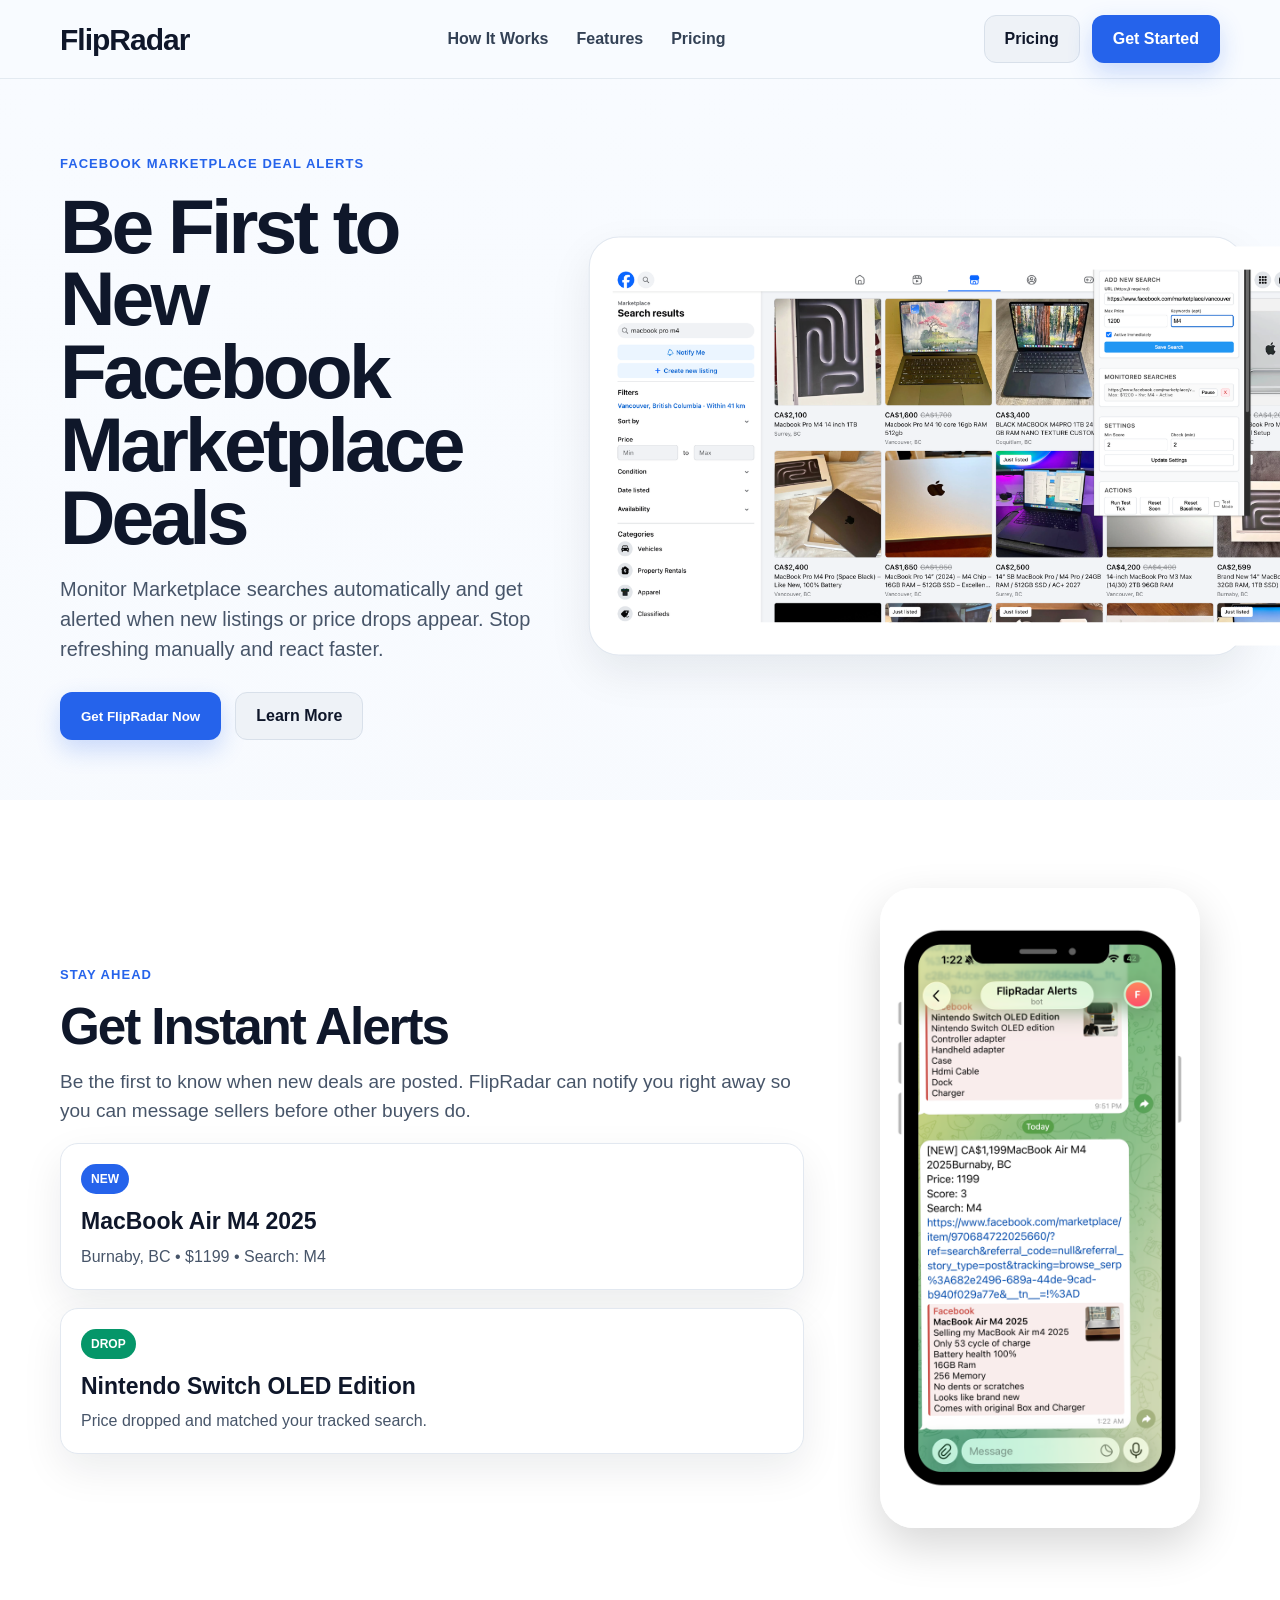
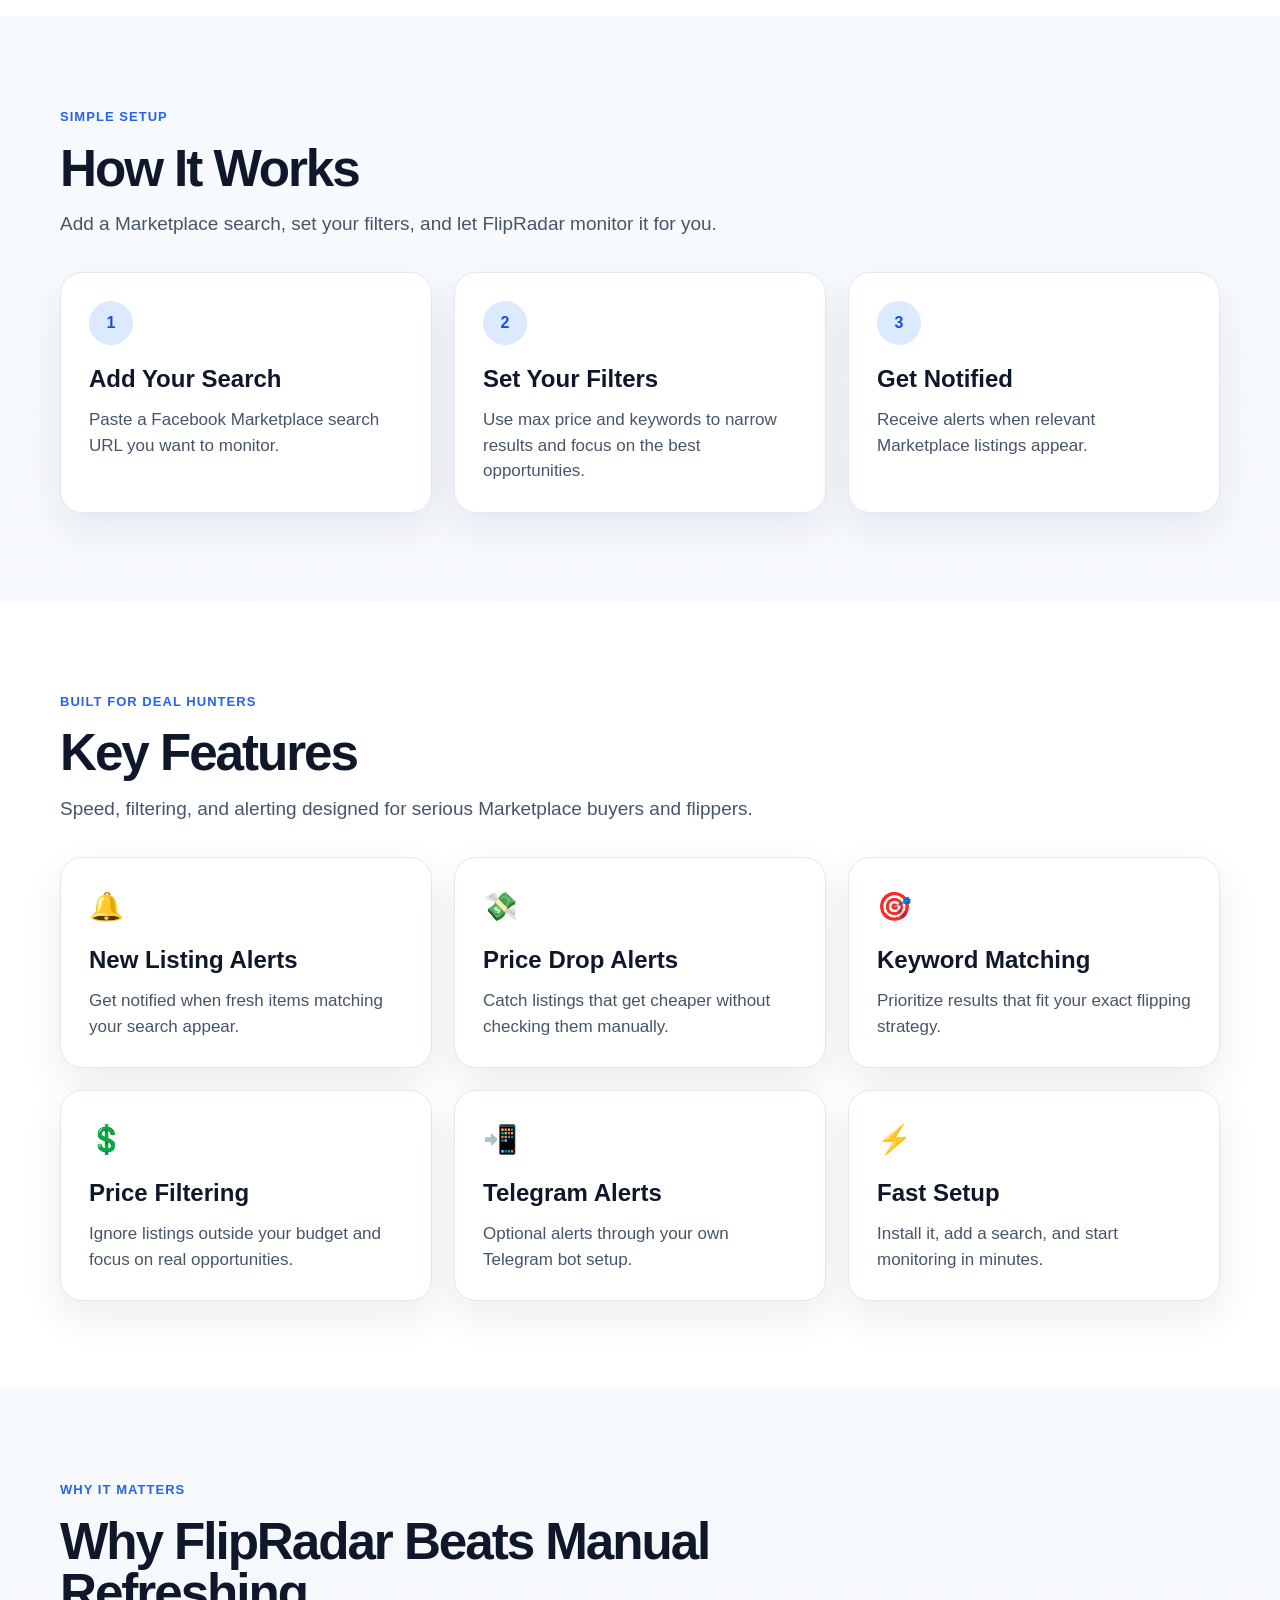
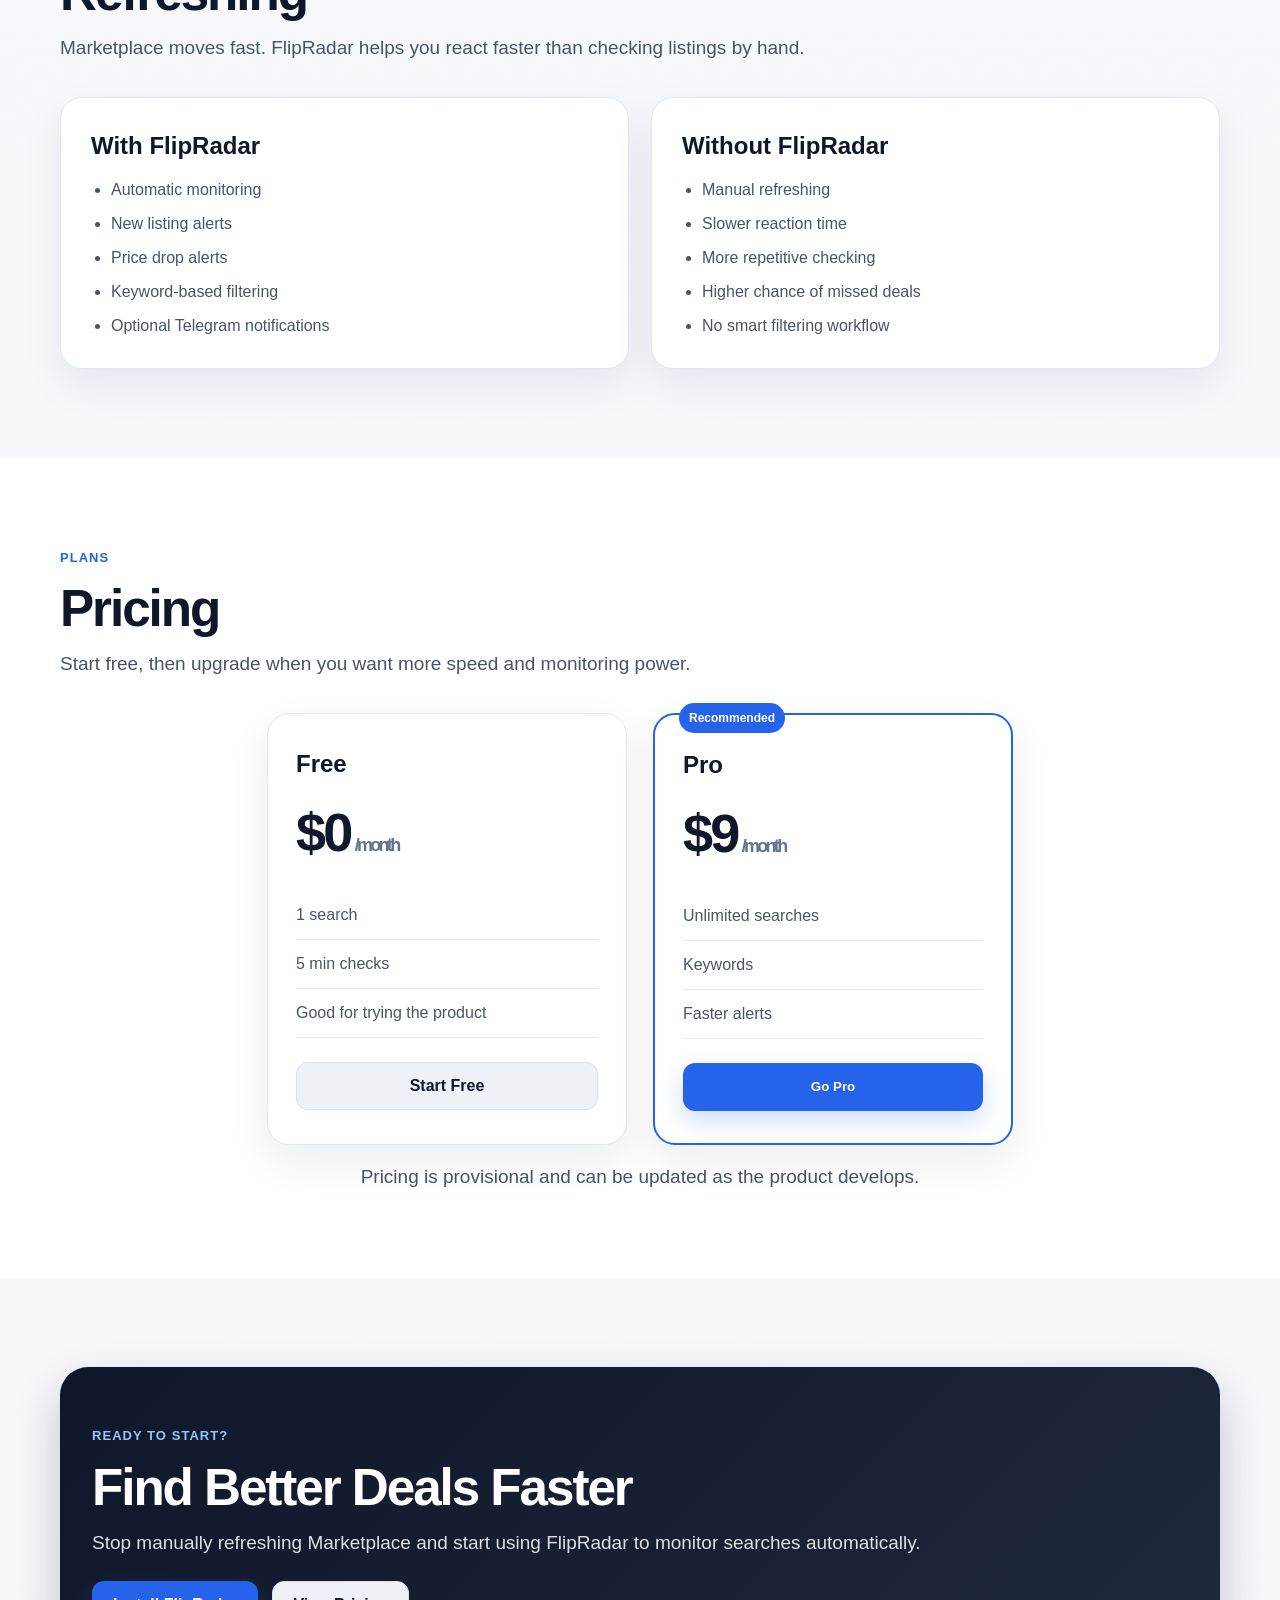
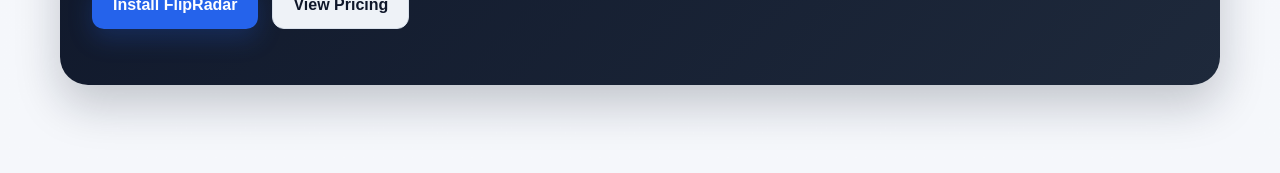
==== commit 29477aae: "Fix install flow and separate from checkout" ====
--- a/docs/index.html
+++ b/docs/index.html
@@ -241,7 +241,7 @@
           </p>
 
           <div class="button-row center-buttons">
-            <button id="goProBtnCta" class="btn btn-primary" type="button">Install FlipRadar</button>
+            <a href="install.html" class="btn btn-primary">Install FlipRadar</a>
             <a class="btn btn-secondary" href="#pricing">View Pricing</a>
           </div>
         </div>
@@ -329,7 +329,6 @@
 
     document.getElementById("goProBtnHero").addEventListener("click", startCheckout);
     document.getElementById("goProBtnPricing").addEventListener("click", startCheckout);
-    document.getElementById("goProBtnCta").addEventListener("click", startCheckout);
   </script>
 </body>
 </html>
